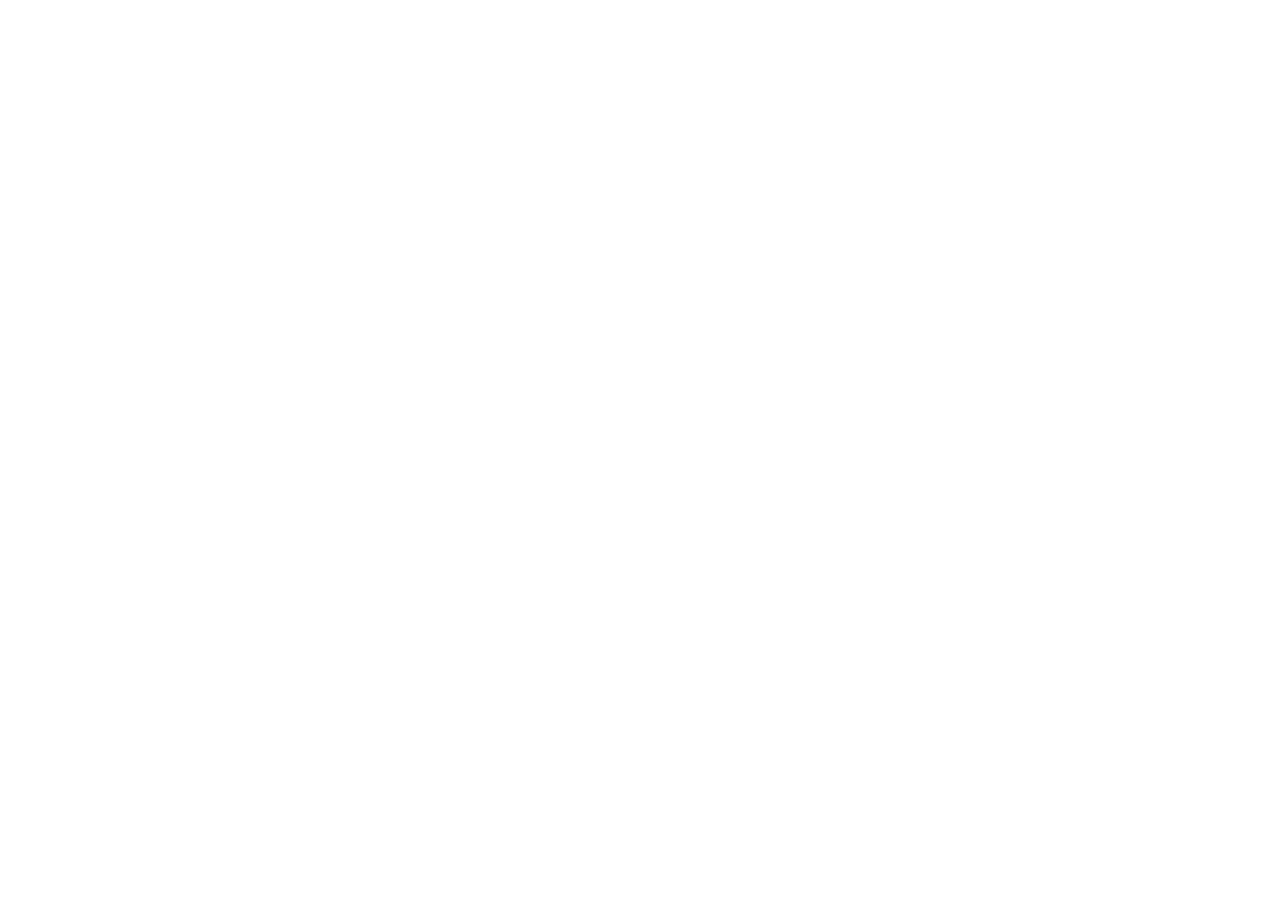
==== HW6-3/index.html @ f5456a4c "Add files via upload" ====
<!DOCTYPE html>
<html lang="en">
  <head>
    <meta charset="UTF-8" />
    <meta name="viewport" content="width=device-width, initial-scale=1.0" />
    <title>Практика grid CSS</title>
  </head>
  <body>
    <section class="container">
      <div class="grid-box">
        <div class="box-image">
          <span
            class="image-1"
            style="
              background-image: url(/HW6-3/assests/images/Bento-grid-image-1.png);
            "
          ></span>
        </div>

        <div class="box-image">
          <!-- <img src="/HW6-3/assests/images/Bento-grid-image-2.png" alt="image 2" />-->
        </div>

        <div class="image-3">
          <!-- <img src="/HW6-3/assests/images/Bento-grid-image-3.png" alt="image 3" />-->
        </div>

        <div class="image-4">
          <!--<img src="/HW6-3/assests/images/Bento-grid-image-4.png" alt="image 4" />-->
        </div>

        <div class="image-5">
          <!-- <img src="/HW6-3/assests/images/Bento-grid-image-5.png" alt="image 5" />-->
        </div>
        <div class="image-6">
          <!-- <img src="/HW6-3/assests/images/Bento-grid-image-6.png" alt="image 6" />-->
        </div>

        <div class="image-7">
          <!--<img src="/HW6-3/assests/images/Bento-grid-image-7.png" alt="image 7" />-->
        </div>

        <div class="image-8">
          <!-- <img src="/HW6-3/assests/images/Bento-grid-image-8.png" alt="image 8" />-->
        </div>

        <div class="image-9">
          <!-- <img src="/HW6-3/assests/images/Bento-grid-image-9.png" alt="image 9" />-->
        </div>
      </div>
    </section>
  </body>
</html>
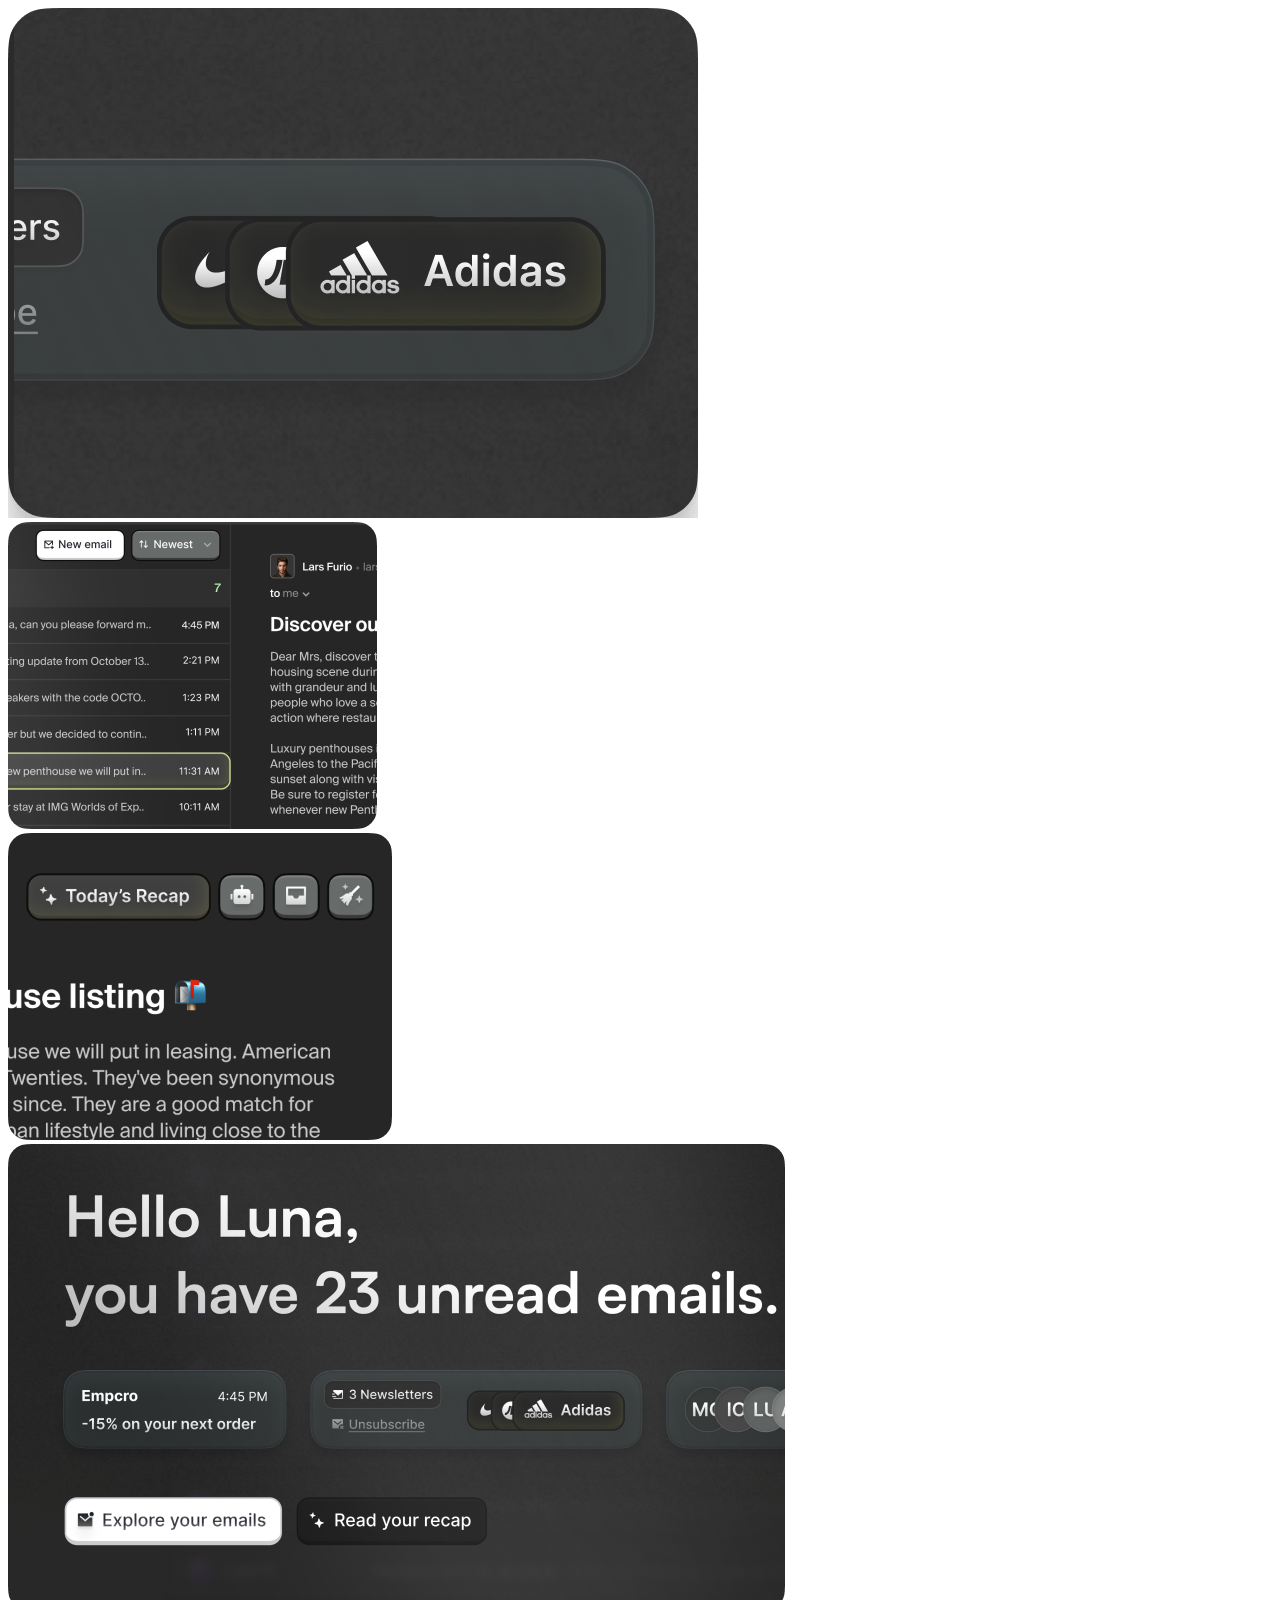
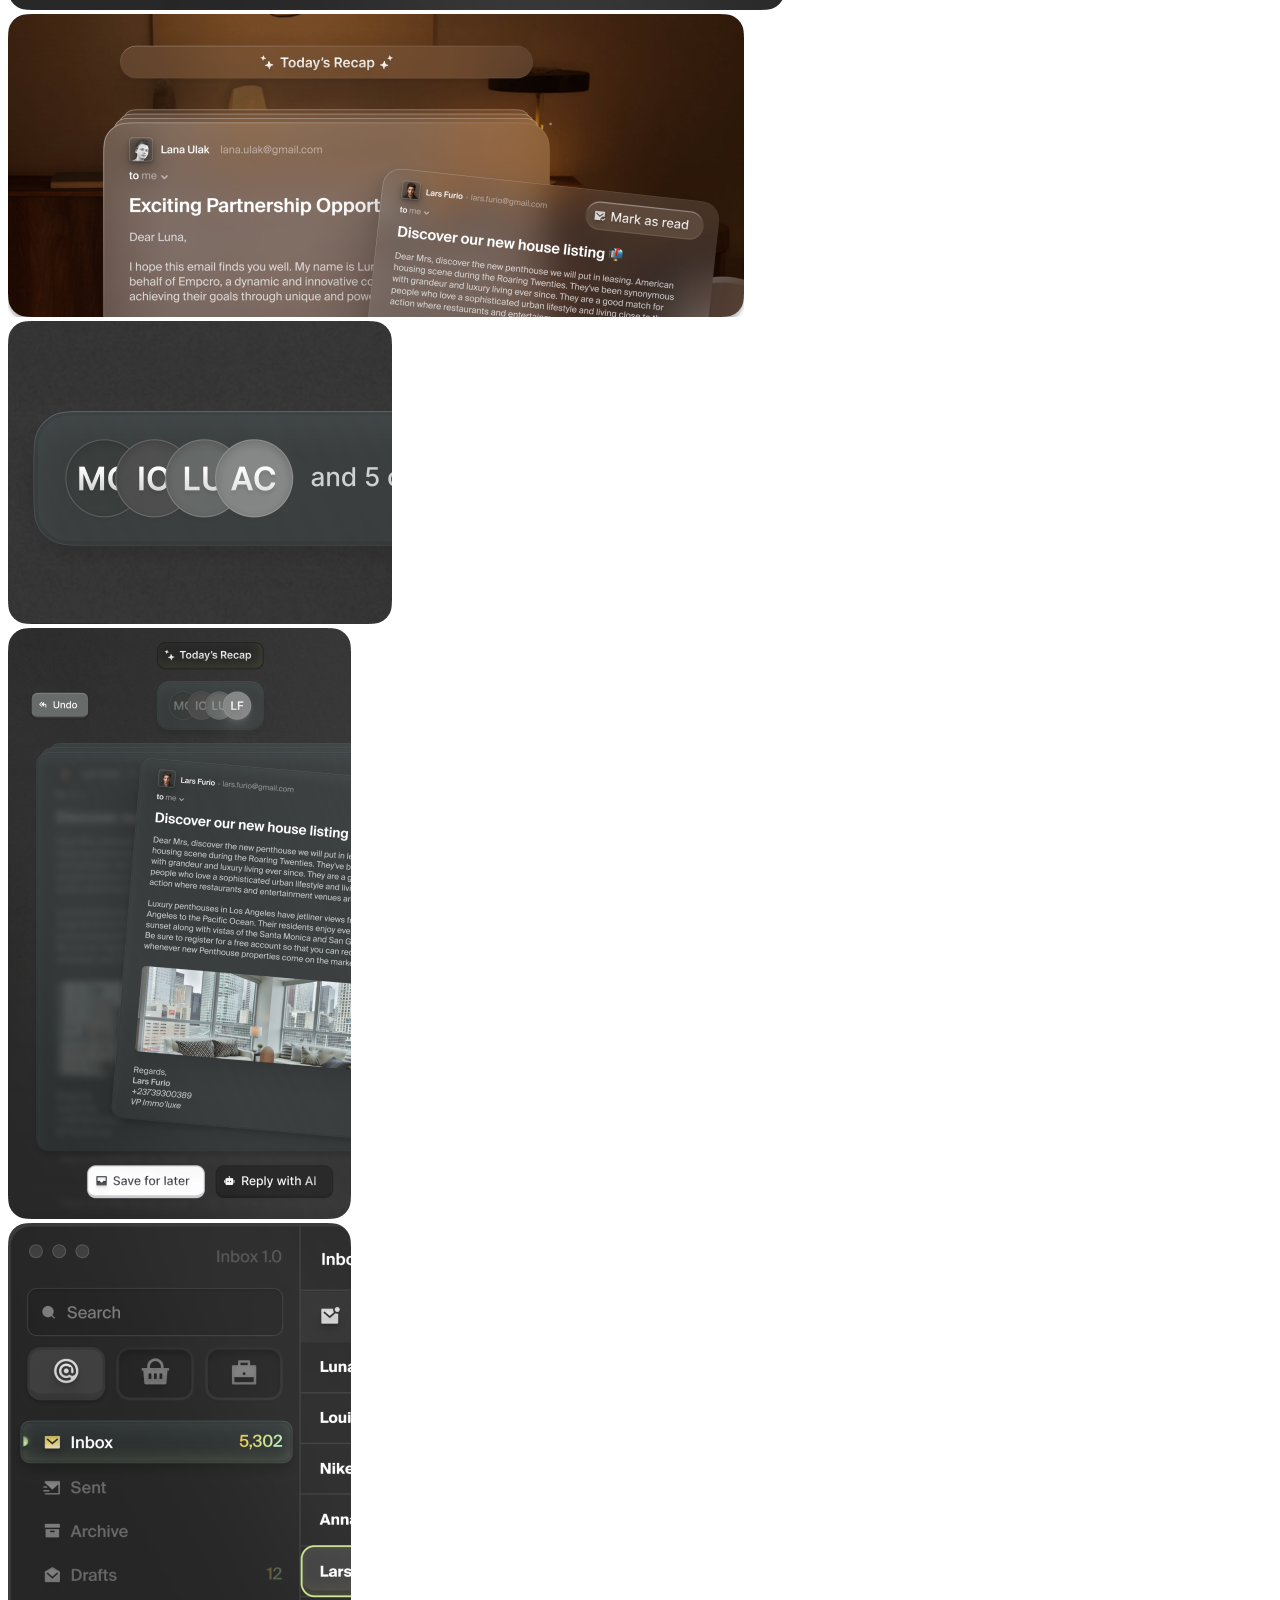
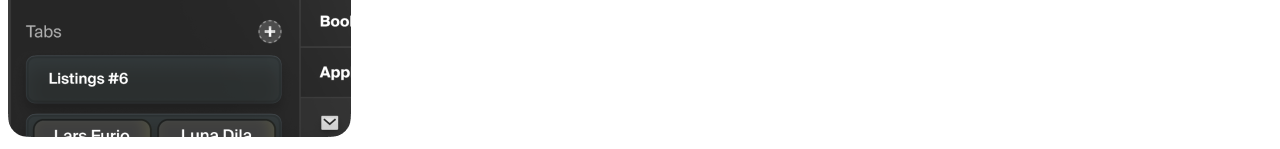
==== commit c0baa82f: "Update index.html" ====
--- a/HW6-3/index.html
+++ b/HW6-3/index.html
@@ -18,34 +18,34 @@
         </div>
 
         <div class="box-image">
-          <!-- <img src="/HW6-3/assests/images/Bento-grid-image-2.png" alt="image 2" />-->
+        <img src="/HW6-3/assests/images/Bento-grid-image-2.png" alt="image 2" />
         </div>
 
         <div class="image-3">
-          <!-- <img src="/HW6-3/assests/images/Bento-grid-image-3.png" alt="image 3" />-->
+          <img src="/HW6-3/assests/images/Bento-grid-image-3.png" alt="image 3" />
         </div>
 
         <div class="image-4">
-          <!--<img src="/HW6-3/assests/images/Bento-grid-image-4.png" alt="image 4" />-->
+          <img src="/HW6-3/assests/images/Bento-grid-image-4.png" alt="image 4" />
         </div>
 
         <div class="image-5">
-          <!-- <img src="/HW6-3/assests/images/Bento-grid-image-5.png" alt="image 5" />-->
+          <img src="/HW6-3/assests/images/Bento-grid-image-5.png" alt="image 5" />
         </div>
         <div class="image-6">
-          <!-- <img src="/HW6-3/assests/images/Bento-grid-image-6.png" alt="image 6" />-->
+           <img src="/HW6-3/assests/images/Bento-grid-image-6.png" alt="image 6" />
         </div>
 
         <div class="image-7">
-          <!--<img src="/HW6-3/assests/images/Bento-grid-image-7.png" alt="image 7" />-->
+           <img src="/HW6-3/assests/images/Bento-grid-image-7.png" alt="image 7" />
         </div>
 
         <div class="image-8">
-          <!-- <img src="/HW6-3/assests/images/Bento-grid-image-8.png" alt="image 8" />-->
+           <img src="/HW6-3/assests/images/Bento-grid-image-8.png" alt="image 8" />
         </div>
 
         <div class="image-9">
-          <!-- <img src="/HW6-3/assests/images/Bento-grid-image-9.png" alt="image 9" />-->
+           <img src="/HW6-3/assests/images/Bento-grid-image-9.png" alt="image 9" />
         </div>
       </div>
     </section>
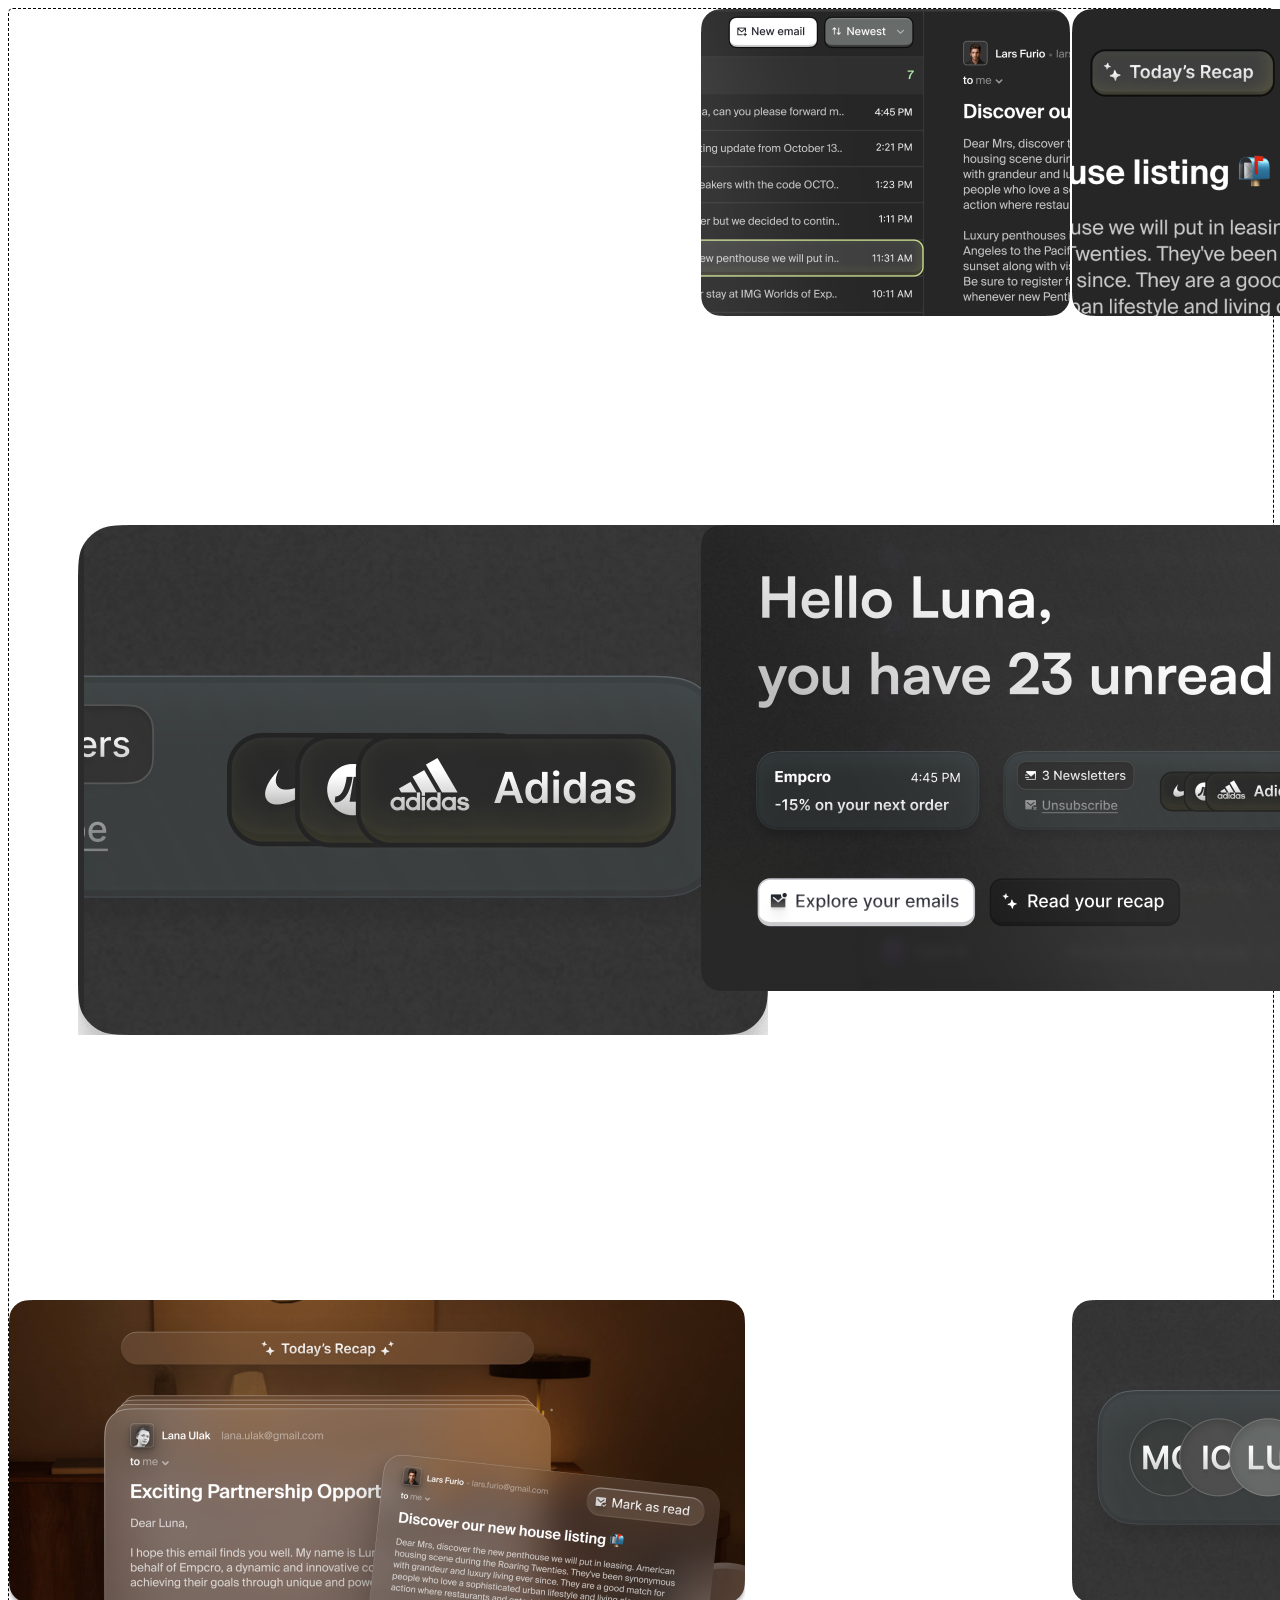
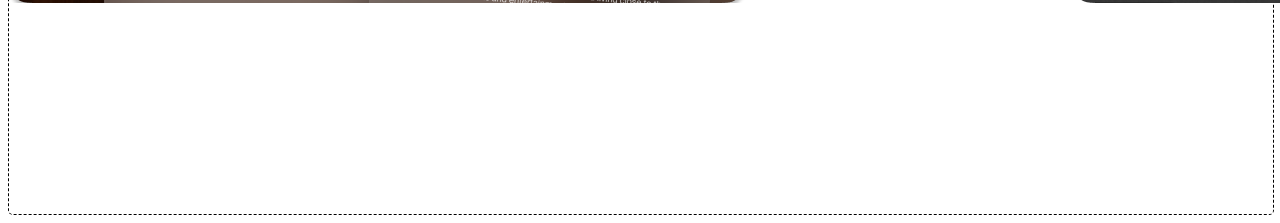
==== commit 929fc789: "Update index.html" ====
--- a/HW6-3/index.html
+++ b/HW6-3/index.html
@@ -3,6 +3,7 @@
   <head>
     <meta charset="UTF-8" />
     <meta name="viewport" content="width=device-width, initial-scale=1.0" />
+    <link rel="stylesheet" href="/HW6-3/assests/styles/style.css" />
     <title>Практика grid CSS</title>
   </head>
   <body>
--- a/HW6-3/assests/styles/style.css
+++ b/HW6-3/assests/styles/style.css
@@ -0,0 +1,49 @@
+.container {
+  border: 1px dashed;
+  border-radius: 5px;
+  max-width: 100%;
+  width: 100%;
+}
+
+.grid-box {
+  display: grid;
+  grid-template-columns: repeat(4, 1fr);
+  grid-template-rows: 1fr repeat(2, 0.5fr) 1fr;
+  grid-column-gap: 2px;
+  grid-row-gap: 2px;
+}
+
+.box-image {
+  background-size: cover;
+  padding-left: 10%;
+  padding-right: 10%;
+}
+
+.image-1 {
+  grid-area: 1 / 1 / 3 / 2;
+}
+.image-2 {
+  grid-area: 3 / 1 / 4 / 2;
+}
+.image-3 {
+  grid-area: 1 / 2 / 2 / 3;
+}
+.image-4 {
+  grid-area: 1 / 3 / 2 / 4;
+  object-fit: fill;
+}
+.image-5 {
+  grid-area: 2 / 2 / 4 / 4;
+}
+.image-6 {
+  grid-area: 4 / 1 / 5 / 3;
+}
+.image-7 {
+  grid-area: 4 / 3 / 5 / 4;
+}
+.image-8 {
+  grid-area: 1 / 4 / 3 / 5;
+}
+.image-9 {
+  grid-area: 3 / 4 / 5 / 5;
+}
